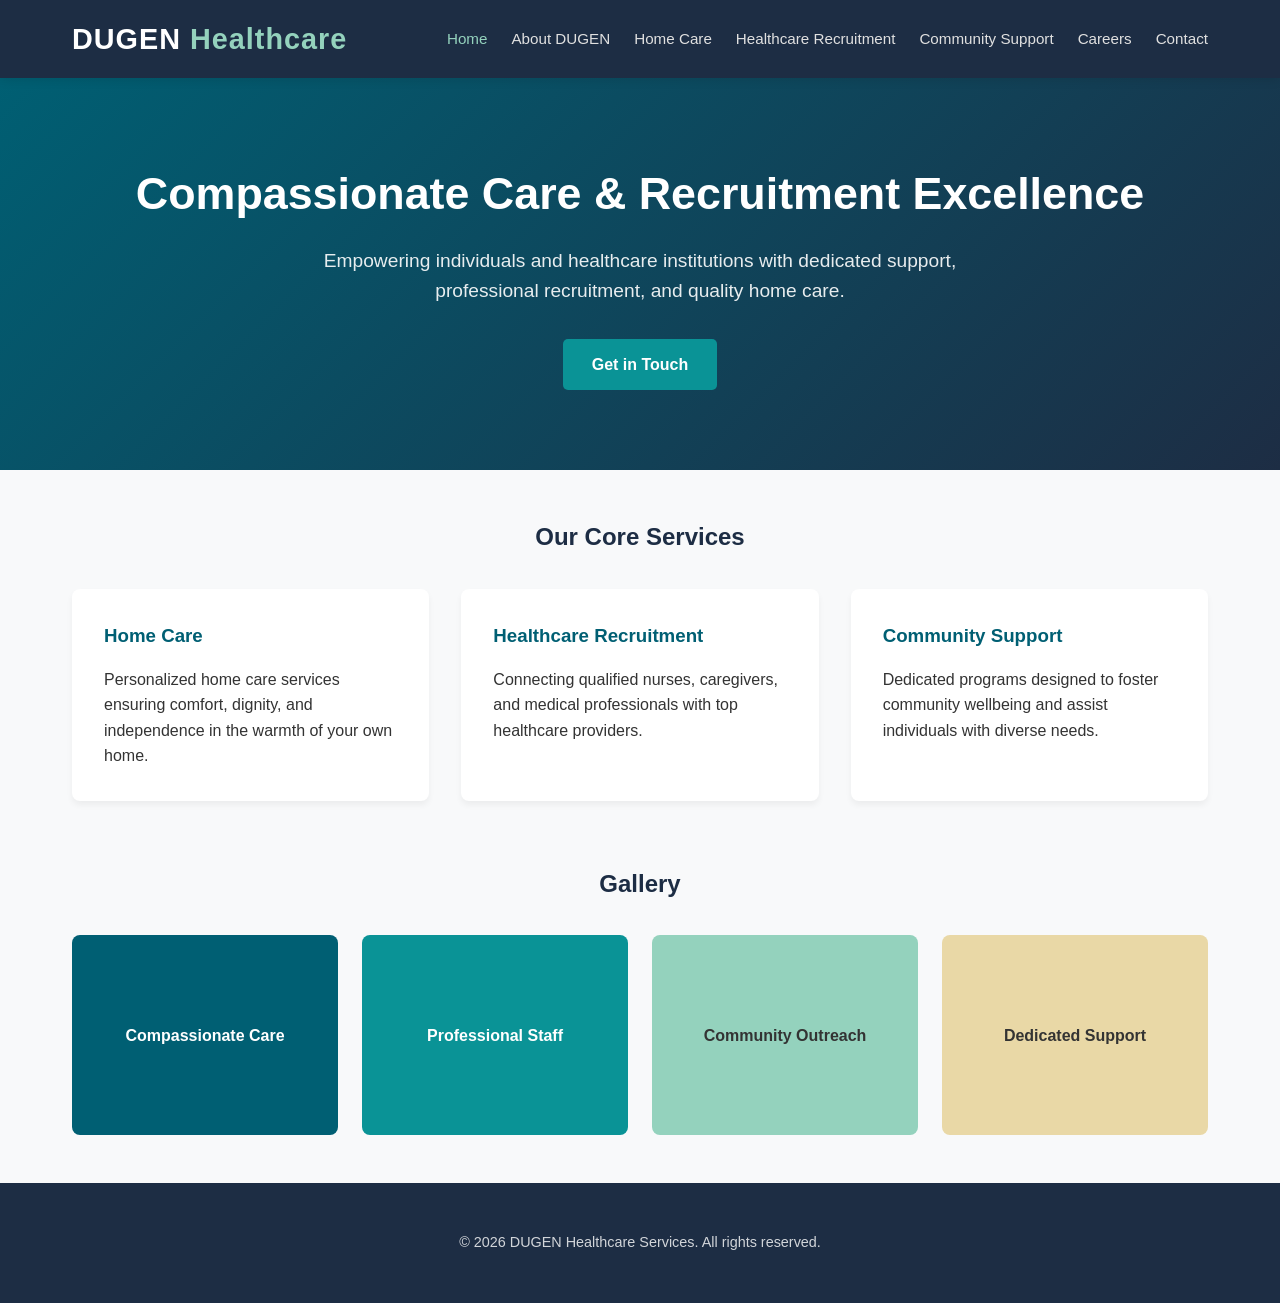
==== index.html @ 4172f862 "Add files via upload" ====
<!DOCTYPE html>
<html lang="en">
<head>
  <meta charset="UTF-8">
  <meta name="viewport" content="width=device-width, initial-scale=1.0">
  <title>DUGEN - Healthcare & Community Services</title>
  <link rel="stylesheet" href="style.css">
</head>
<body>
  <header>
    <nav class="navbar">
      <a href="index.html" class="logo">DUGEN <span>Healthcare</span></a>
      <ul class="nav-links">
        <li><a href="index.html" class="active">Home</a></li><li><a href="about.html">About DUGEN</a></li><li><a href="home-care.html">Home Care</a></li><li><a href="recruitment.html">Healthcare Recruitment</a></li><li><a href="community.html">Community Support</a></li><li><a href="careers.html">Careers</a></li><li><a href="contact.html">Contact</a></li>
      </ul>
    </nav>
  </header>
  <main>
    <section class="hero">
      <h1>Compassionate Care & Recruitment Excellence</h1>
      <p>Empowering individuals and healthcare institutions with dedicated support, professional recruitment, and quality home care.</p>
      <a href="contact.html" class="btn">Get in Touch</a>
    </section>
    
    <div class="container">
      <h2 style="text-align: center; color: var(--dark-color);">Our Core Services</h2>
      <div class="grid">
        <div class="card">
          <h3>Home Care</h3>
          <p>Personalized home care services ensuring comfort, dignity, and independence in the warmth of your own home.</p>
        </div>
        <div class="card">
          <h3>Healthcare Recruitment</h3>
          <p>Connecting qualified nurses, caregivers, and medical professionals with top healthcare providers.</p>
        </div>
        <div class="card">
          <h3>Community Support</h3>
          <p>Dedicated programs designed to foster community wellbeing and assist individuals with diverse needs.</p>
        </div>
      </div>

      <h2 style="text-align: center; color: var(--dark-color); margin-top: 4rem;">Gallery</h2>
      <div class="gallery-grid">
        <div class="gallery-item" style="background-color: #005f73; color: white;">Compassionate Care</div>
        <div class="gallery-item" style="background-color: #0a9396; color: white;">Professional Staff</div>
        <div class="gallery-item" style="background-color: #94d2bd; color: #333;">Community Outreach</div>
        <div class="gallery-item" style="background-color: #e9d8a6; color: #333;">Dedicated Support</div>
      </div>
    </div>
  </main>
  <footer>
    <div class="container" style="padding: 1rem;">
      <p>&copy; 2026 DUGEN Healthcare Services. All rights reserved.</p>
    </div>
  </footer>
</body>
</html>
---- style.css ----
/* Global Styles for DUGEN Website */
:root {
  --primary-color: #005f73;
  --secondary-color: #0a9396;
  --accent-color: #94d2bd;
  --dark-color: #1d2d44;
  --light-color: #f8f9fa;
  --font-family: 'Segoe UI', Tahoma, Geneva, Verdana, sans-serif;
}

* {
  box-sizing: border-box;
  margin: 0;
  padding: 0;
}

body {
  font-family: var(--font-family);
  line-height: 1.6;
  color: #333;
  background-color: var(--light-color);
  display: flex;
  flex-direction: column;
  min-height: 100vh;
}

/* Header & Navigation */
header {
  background-color: var(--dark-color);
  position: sticky;
  top: 0;
  z-index: 1000;
  box-shadow: 0 2px 10px rgba(0,0,0,0.1);
}

.navbar {
  display: flex;
  justify-content: space-between;
  align-items: center;
  max-width: 1200px;
  margin: 0 auto;
  padding: 1rem 2rem;
}

.logo {
  font-size: 1.8rem;
  font-weight: bold;
  color: #fff;
  text-decoration: none;
  letter-spacing: 1px;
}

.logo span {
  color: var(--accent-color);
}

.nav-links {
  display: flex;
  list-style: none;
  gap: 1.5rem;
}

.nav-links a {
  color: #e0e0e0;
  text-decoration: none;
  font-weight: 5rem;
  transition: color 0.3s ease;
  font-size: 0.95rem;
}

.nav-links a:hover,
.nav-links a.active {
  color: var(--accent-color);
}

/* Main Content Layout */
main {
  flex: 1;
}

.container {
  max-width: 1200px;
  margin: 0 auto;
  padding: 3rem 2rem;
}

/* Hero Section */
.hero {
  background: linear-gradient(135deg, var(--primary-color), var(--dark-color));
  color: white;
  padding: 5rem 2rem;
  text-align: center;
}

.hero h1 {
  font-size: 2.8rem;
  margin-bottom: 1rem;
}

.hero p {
  font-size: 1.2rem;
  max-width: 700px;
  margin: 0 auto 2rem auto;
  opacity: 0.9;
}

.btn {
  display: inline-block;
  background-color: var(--secondary-color);
  color: white;
  padding: 0.8rem 1.8rem;
  border-radius: 5px;
  text-decoration: none;
  font-weight: bold;
  transition: background-color 0.3s ease;
  border: none;
  cursor: pointer;
}

.btn:hover {
  background-color: var(--primary-color);
}

/* Grid & Cards */
.grid {
  display: grid;
  grid-template-columns: repeat(auto-fit, minmax(300px, 1fr));
  gap: 2rem;
  margin-top: 2rem;
}

.card {
  background: white;
  border-radius: 8px;
  padding: 2rem;
  box-shadow: 0 4px 6px rgba(0,0,0,0.05);
  transition: transform 0.3s ease, box-shadow 0.3s ease;
}

.card:hover {
  transform: translateY(-5px);
  box-shadow: 0 8px 15px rgba(0,0,0,0.1);
}

.card h3 {
  color: var(--primary-color);
  margin-bottom: 1rem;
}

/* Gallery Section */
.gallery-grid {
  display: grid;
  grid-template-columns: repeat(auto-fit, minmax(250px, 1fr));
  gap: 1.5rem;
  margin-top: 2rem;
}

.gallery-item {
  height: 200px;
  background-color: #ddd;
  border-radius: 8px;
  display: flex;
  align-items: center;
  justify-content: center;
  color: #666;
  font-weight: bold;
  background-size: cover;
  background-position: center;
}

/* Form Styling */
.form-group {
  margin-bottom: 1.5rem;
}

.form-group label {
  display: block;
  margin-bottom: 0.5rem;
  font-weight: 600;
}

.form-group input,
.form-group textarea,
.form-group select {
  width: 100%;
  padding: 0.8rem;
  border: 1px solid #ccc;
  border-radius: 4px;
  font-family: inherit;
}

/* Footer */
footer {
  background-color: var(--dark-color);
  color: white;
  text-align: center;
  padding: 2rem;
  margin-top: auto;
}

footer p {
  font-size: 0.9rem;
  opacity: 0.8;
}

/* Responsive Menu */
@media (max-width: 768px) {
  .navbar {
    flex-direction: column;
    gap: 1rem;
  }
  .nav-links {
    flex-wrap: wrap;
    justify-content: center;
    gap: 1rem;
  }
}
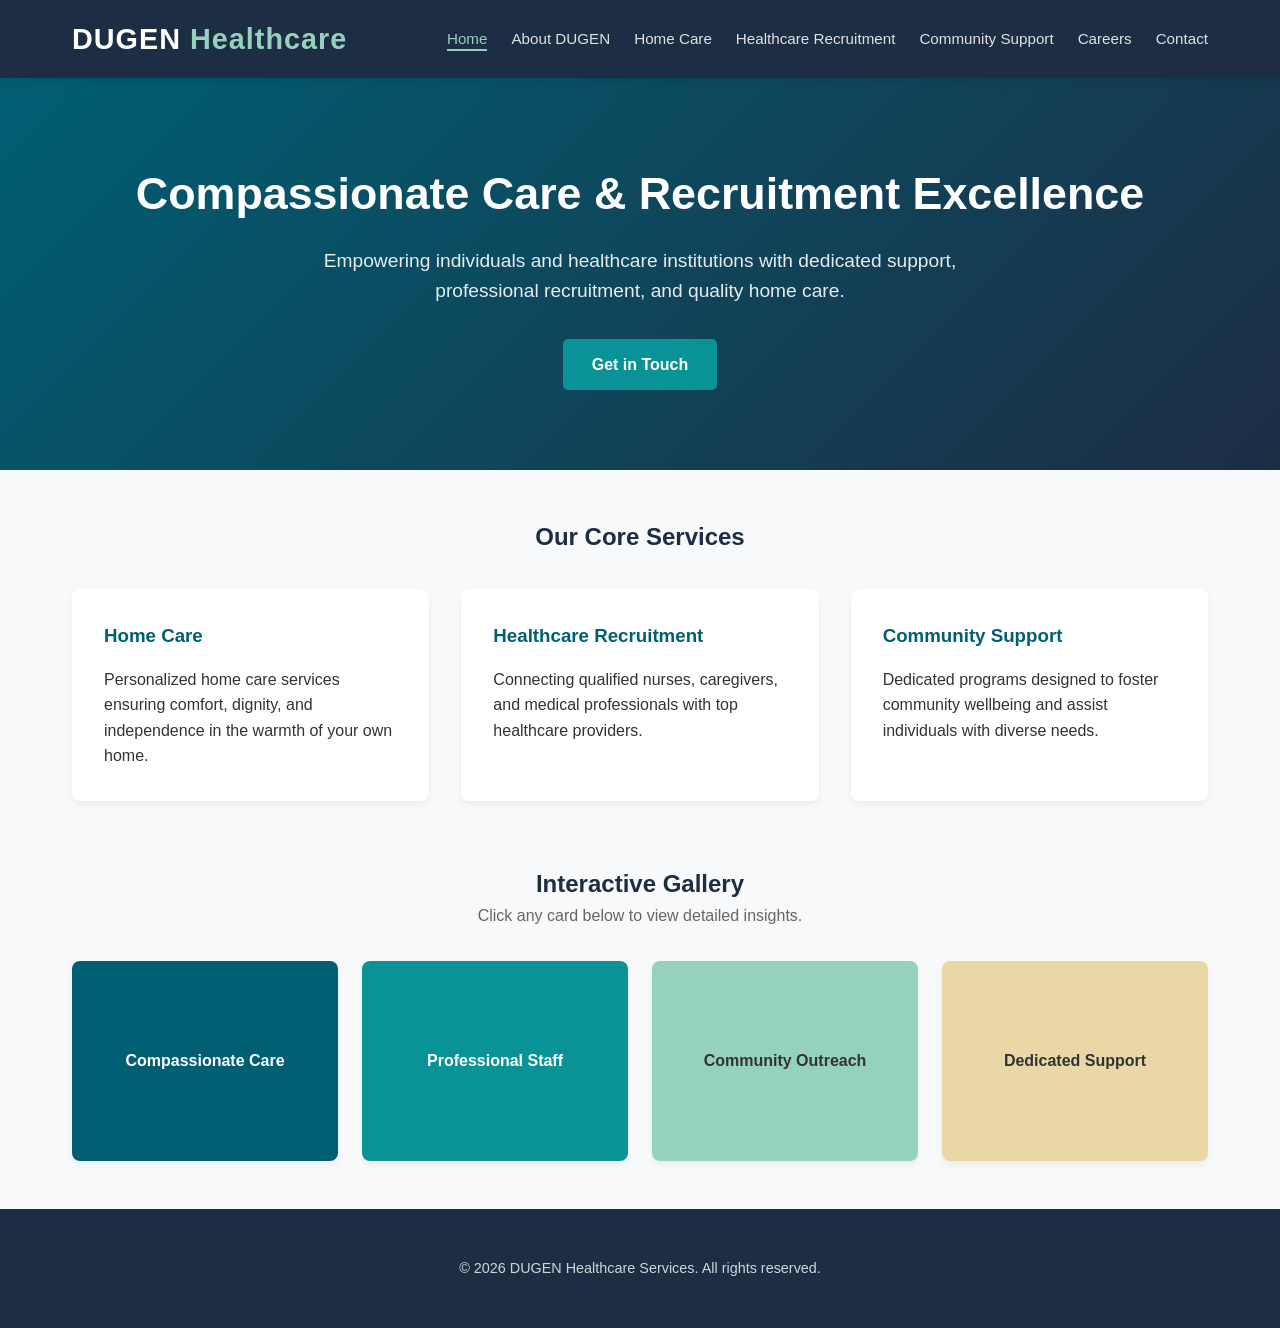
==== commit e39bbfd0: "Add files via upload" ====
--- a/index.html
+++ b/index.html
@@ -10,8 +10,19 @@
   <header>
     <nav class="navbar">
       <a href="index.html" class="logo">DUGEN <span>Healthcare</span></a>
+      <button class="hamburger" aria-label="Toggle Navigation">
+        <span></span>
+        <span></span>
+        <span></span>
+      </button>
       <ul class="nav-links">
-        <li><a href="index.html" class="active">Home</a></li><li><a href="about.html">About DUGEN</a></li><li><a href="home-care.html">Home Care</a></li><li><a href="recruitment.html">Healthcare Recruitment</a></li><li><a href="community.html">Community Support</a></li><li><a href="careers.html">Careers</a></li><li><a href="contact.html">Contact</a></li>
+        <li><a href="index.html" class="active">Home</a></li>
+        <li><a href="about.html">About DUGEN</a></li>
+        <li><a href="home-care.html">Home Care</a></li>
+        <li><a href="recruitment.html">Healthcare Recruitment</a></li>
+        <li><a href="community.html">Community Support</a></li>
+        <li><a href="careers.html">Careers</a></li>
+        <li><a href="contact.html">Contact</a></li>
       </ul>
     </nav>
   </header>
@@ -39,12 +50,22 @@
         </div>
       </div>
 
-      <h2 style="text-align: center; color: var(--dark-color); margin-top: 4rem;">Gallery</h2>
+      <h2 style="text-align: center; color: var(--dark-color); margin-top: 4rem;">Interactive Gallery</h2>
+      <p style="text-align: center; color: #666; margin-bottom: 1rem;">Click any card below to view detailed insights.</p>
       <div class="gallery-grid">
-        <div class="gallery-item" style="background-color: #005f73; color: white;">Compassionate Care</div>
-        <div class="gallery-item" style="background-color: #0a9396; color: white;">Professional Staff</div>
-        <div class="gallery-item" style="background-color: #94d2bd; color: #333;">Community Outreach</div>
-        <div class="gallery-item" style="background-color: #e9d8a6; color: #333;">Dedicated Support</div>
+        <div class="gallery-item" data-title="Compassionate Care" style="background-color: #005f73;">Compassionate Care</div>
+        <div class="gallery-item" data-title="Professional Staff" style="background-color: #0a9396;">Professional Staff</div>
+        <div class="gallery-item" data-title="Community Outreach" style="background-color: #94d2bd; color: #333;">Community Outreach</div>
+        <div class="gallery-item" data-title="Dedicated Support" style="background-color: #e9d8a6; color: #333;">Dedicated Support</div>
+      </div>
+    </div>
+
+    <!-- Modal for Gallery -->
+    <div id="galleryModal" class="modal">
+      <div class="modal-content">
+        <span class="close-modal">&times;</span>
+        <h3 style="color: var(--primary-color); margin-bottom: 1rem;">Gallery Showcase</h3>
+        <p id="modalText">Details will appear here...</p>
       </div>
     </div>
   </main>
@@ -53,5 +74,6 @@
       <p>&copy; 2026 DUGEN Healthcare Services. All rights reserved.</p>
     </div>
   </footer>
+  <script src="script.js"></script>
 </body>
 </html>
--- a/style.css
+++ b/style.css
@@ -5,6 +5,7 @@
   --accent-color: #94d2bd;
   --dark-color: #1d2d44;
   --light-color: #f8f9fa;
+  --transition: all 0.3s ease;
   --font-family: 'Segoe UI', Tahoma, Geneva, Verdana, sans-serif;
 }
 
@@ -12,6 +13,10 @@
   box-sizing: border-box;
   margin: 0;
   padding: 0;
+}
+
+html {
+  scroll-behavior: smooth;
 }
 
 body {
@@ -24,13 +29,19 @@
   min-height: 100vh;
 }
 
-/* Header & Navigation */
 header {
   background-color: var(--dark-color);
   position: sticky;
   top: 0;
   z-index: 1000;
   box-shadow: 0 2px 10px rgba(0,0,0,0.1);
+  transition: var(--transition);
+}
+
+header.scrolled {
+  background-color: rgba(29, 45, 68, 0.95);
+  backdrop-filter: blur(8px);
+  padding: 0.2rem 0;
 }
 
 .navbar {
@@ -63,9 +74,26 @@
 .nav-links a {
   color: #e0e0e0;
   text-decoration: none;
-  font-weight: 5rem;
-  transition: color 0.3s ease;
+  font-weight: 500;
+  transition: var(--transition);
   font-size: 0.95rem;
+  position: relative;
+}
+
+.nav-links a::after {
+  content: '';
+  position: absolute;
+  width: 0;
+  height: 2px;
+  bottom: -4px;
+  left: 0;
+  background-color: var(--accent-color);
+  transition: var(--transition);
+}
+
+.nav-links a:hover::after,
+.nav-links a.active::after {
+  width: 100%;
 }
 
 .nav-links a:hover,
@@ -73,7 +101,23 @@
   color: var(--accent-color);
 }
 
-/* Main Content Layout */
+.hamburger {
+  display: none;
+  cursor: pointer;
+  background: none;
+  border: none;
+  flex-direction: column;
+  gap: 5px;
+}
+
+.hamburger span {
+  display: block;
+  width: 25px;
+  height: 3px;
+  background-color: #fff;
+  transition: var(--transition);
+}
+
 main {
   flex: 1;
 }
@@ -84,7 +128,6 @@
   padding: 3rem 2rem;
 }
 
-/* Hero Section */
 .hero {
   background: linear-gradient(135deg, var(--primary-color), var(--dark-color));
   color: white;
@@ -112,16 +155,27 @@
   border-radius: 5px;
   text-decoration: none;
   font-weight: bold;
-  transition: background-color 0.3s ease;
+  transition: var(--transition);
   border: none;
   cursor: pointer;
 }
 
 .btn:hover {
   background-color: var(--primary-color);
-}
-
-/* Grid & Cards */
+  transform: translateY(-2px);
+}
+
+.animate-on-scroll {
+  opacity: 0;
+  transform: translateY(30px);
+  transition: opacity 0.6s ease-out, transform 0.6s ease-out;
+}
+
+.animate-on-scroll.visible {
+  opacity: 1;
+  transform: translateY(0);
+}
+
 .grid {
   display: grid;
   grid-template-columns: repeat(auto-fit, minmax(300px, 1fr));
@@ -134,7 +188,7 @@
   border-radius: 8px;
   padding: 2rem;
   box-shadow: 0 4px 6px rgba(0,0,0,0.05);
-  transition: transform 0.3s ease, box-shadow 0.3s ease;
+  transition: var(--transition);
 }
 
 .card:hover {
@@ -147,7 +201,25 @@
   margin-bottom: 1rem;
 }
 
-/* Gallery Section */
+.search-bar-container {
+  margin-bottom: 2rem;
+}
+
+.search-input {
+  width: 100%;
+  padding: 0.9rem 1.2rem;
+  font-size: 1rem;
+  border: 1px solid #ccc;
+  border-radius: 6px;
+  outline: none;
+  transition: var(--transition);
+}
+
+.search-input:focus {
+  border-color: var(--secondary-color);
+  box-shadow: 0 0 0 3px rgba(10, 147, 150, 0.15);
+}
+
 .gallery-grid {
   display: grid;
   grid-template-columns: repeat(auto-fit, minmax(250px, 1fr));
@@ -157,20 +229,68 @@
 
 .gallery-item {
   height: 200px;
-  background-color: #ddd;
   border-radius: 8px;
   display: flex;
   align-items: center;
   justify-content: center;
+  color: white;
+  font-weight: bold;
+  cursor: pointer;
+  transition: var(--transition);
+  box-shadow: 0 4px 6px rgba(0,0,0,0.05);
+}
+
+.gallery-item:hover {
+  transform: scale(1.03);
+  opacity: 0.9;
+}
+
+.modal {
+  display: none;
+  position: fixed;
+  z-index: 2000;
+  left: 0;
+  top: 0;
+  width: 100%;
+  height: 100%;
+  background-color: rgba(0,0,0,0.7);
+  align-items: center;
+  justify-content: center;
+  padding: 1rem;
+}
+
+.modal-content {
+  background: white;
+  padding: 2.5rem;
+  border-radius: 8px;
+  max-width: 500px;
+  width: 100%;
+  text-align: center;
+  position: relative;
+  animation: modalPop 0.3s ease;
+}
+
+@keyframes modalPop {
+  from { transform: scale(0.8); opacity: 0; }
+  to { transform: scale(1); opacity: 1; }
+}
+
+.close-modal {
+  position: absolute;
+  top: 15px;
+  right: 20px;
+  font-size: 1.5rem;
+  cursor: pointer;
   color: #666;
-  font-weight: bold;
-  background-size: cover;
-  background-position: center;
-}
-
-/* Form Styling */
+}
+
+.close-modal:hover {
+  color: #000;
+}
+
 .form-group {
   margin-bottom: 1.5rem;
+  text-align: left;
 }
 
 .form-group label {
@@ -187,9 +307,17 @@
   border: 1px solid #ccc;
   border-radius: 4px;
   font-family: inherit;
-}
-
-/* Footer */
+  transition: var(--transition);
+}
+
+.form-group input:focus,
+.form-group textarea:focus,
+.form-group select:focus {
+  border-color: var(--secondary-color);
+  outline: none;
+  box-shadow: 0 0 0 3px rgba(10, 147, 150, 0.15);
+}
+
 footer {
   background-color: var(--dark-color);
   color: white;
@@ -203,15 +331,25 @@
   opacity: 0.8;
 }
 
-/* Responsive Menu */
 @media (max-width: 768px) {
-  .navbar {
-    flex-direction: column;
-    gap: 1rem;
+  .hamburger {
+    display: flex;
   }
   .nav-links {
-    flex-wrap: wrap;
-    justify-content: center;
-    gap: 1rem;
+    position: absolute;
+    top: 100%;
+    left: 0;
+    width: 100%;
+    background-color: var(--dark-color);
+    flex-direction: column;
+    align-items: center;
+    max-height: 0;
+    overflow: hidden;
+    transition: max-height 0.3s ease-out;
+    box-shadow: 0 4px 6px rgba(0,0,0,0.1);
   }
-}
+  .nav-links.active {
+    max-height: 400px;
+    padding: 1.5rem 0;
+  }
+}
